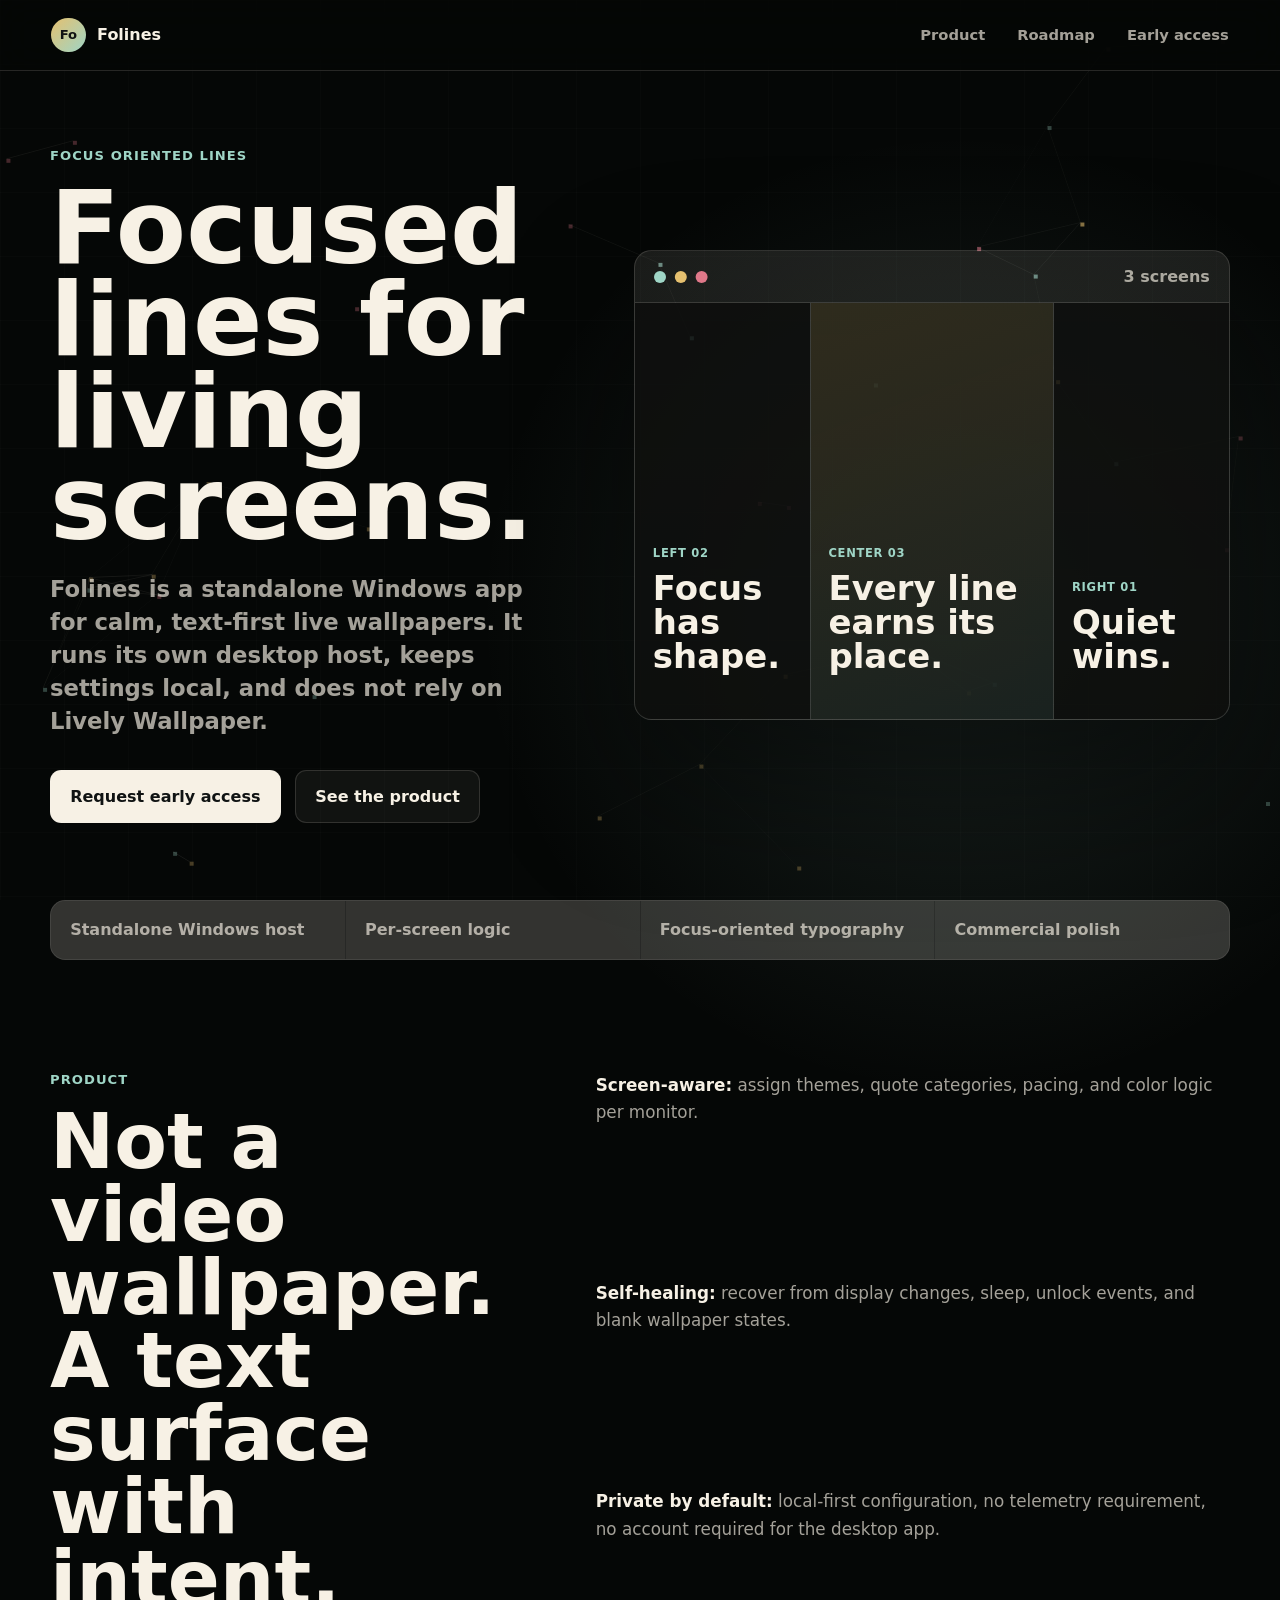
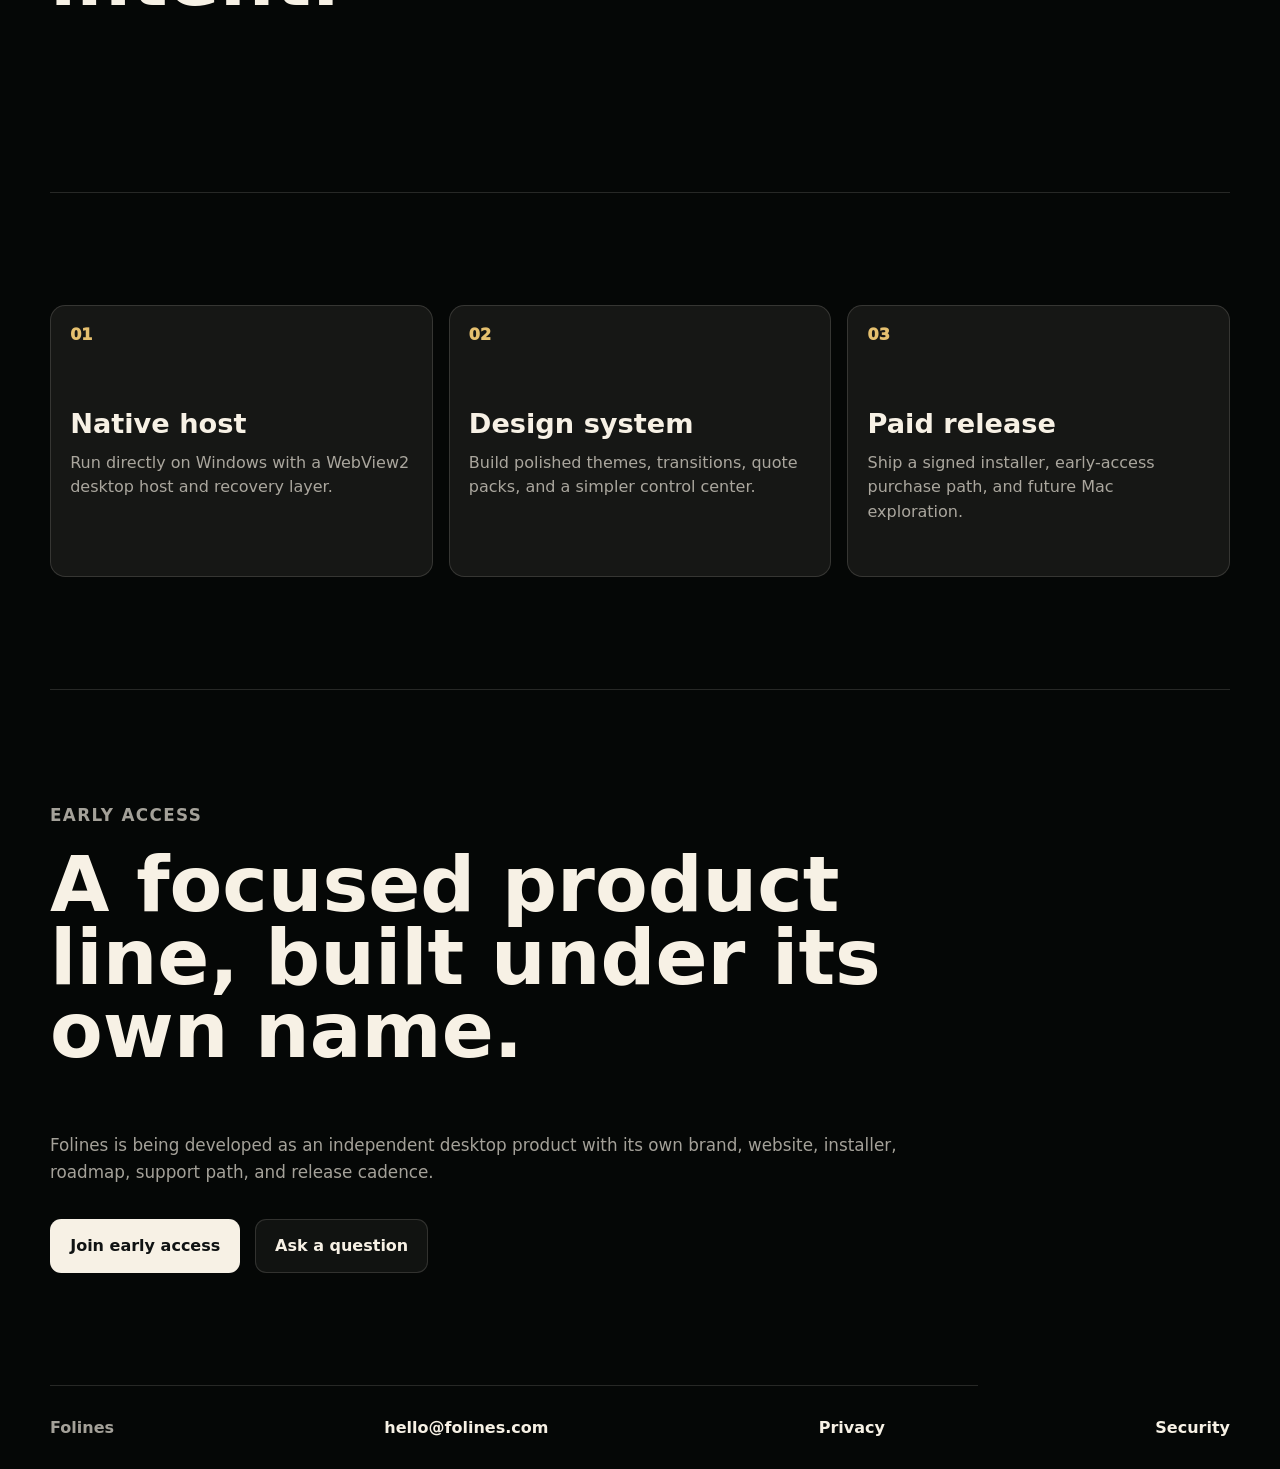
==== index.html @ da48d2f7 "Launch Folines website" ====
<!doctype html>
<html lang="en">
<head>
  <meta charset="utf-8">
  <meta name="viewport" content="width=device-width, initial-scale=1">
  <meta name="description" content="Folines is a standalone Windows app in development for focus-oriented live typography wallpapers.">
  <meta name="keywords" content="Folines, Focus Oriented Lines, live wallpaper, Windows wallpaper, typography wallpaper, desktop focus, multi monitor wallpaper">
  <meta property="og:title" content="Folines - Focus Oriented Lines">
  <meta property="og:description" content="A standalone Windows app for calm, focus-oriented live typography wallpapers.">
  <meta property="og:url" content="https://folines.com/">
  <meta property="og:type" content="website">
  <meta name="twitter:card" content="summary_large_image">
  <title>Folines - Focus Oriented Lines</title>
  <link rel="canonical" href="https://folines.com/">
  <link rel="icon" href="favicon.svg" type="image/svg+xml">
  <link rel="manifest" href="site.webmanifest">
  <link rel="stylesheet" href="styles.css">
  <script type="application/ld+json">
  {
    "@context": "https://schema.org",
    "@type": "SoftwareApplication",
    "name": "Folines",
    "alternateName": "Focus Oriented Lines",
    "applicationCategory": "PersonalizationApplication",
    "operatingSystem": "Windows",
    "description": "Folines is a standalone Windows app in development for calm, focus-oriented live typography wallpapers.",
    "url": "https://folines.com/",
    "publisher": {
      "@type": "Organization",
      "name": "Folines"
    }
  }
  </script>
</head>
<body>
  <canvas id="field" aria-hidden="true"></canvas>
  <header class="topbar">
    <a class="brand" href="#top" aria-label="Folines home">
      <span class="mark">Fo</span>
      <span>Folines</span>
    </a>
    <nav aria-label="Primary navigation">
      <a href="#product">Product</a>
      <a href="#roadmap">Roadmap</a>
      <a href="#access">Early access</a>
    </nav>
  </header>

  <main id="top">
    <section class="hero">
      <div class="hero-copy">
        <p class="eyebrow">Focus Oriented Lines</p>
        <h1>Focused lines for living screens.</h1>
        <p class="lede">Folines is a standalone Windows app for calm, text-first live wallpapers. It runs its own desktop host, keeps settings local, and does not rely on Lively Wallpaper.</p>
        <div class="actions">
          <a class="button primary" href="mailto:hello@folines.com?subject=Folines early access">Request early access</a>
          <a class="button secondary" href="#product">See the product</a>
        </div>
      </div>
      <div class="product-frame" aria-label="Folines desktop preview">
        <div class="frame-top">
          <span></span>
          <strong>3 screens</strong>
        </div>
        <div class="screen-grid">
          <article>
            <p>LEFT 02</p>
            <h2>Focus has shape.</h2>
          </article>
          <article class="active">
            <p>CENTER 03</p>
            <h2>Every line earns its place.</h2>
          </article>
          <article>
            <p>RIGHT 01</p>
            <h2>Quiet wins.</h2>
          </article>
        </div>
      </div>
    </section>

    <section class="strip" aria-label="Folines capabilities">
      <span>Standalone Windows host</span>
      <span>Per-screen logic</span>
      <span>Focus-oriented typography</span>
      <span>Commercial polish</span>
    </section>

    <section id="product" class="section split">
      <div>
        <p class="eyebrow">Product</p>
        <h2>Not a video wallpaper. A text surface with intent.</h2>
      </div>
      <div class="feature-list">
        <p><strong>Screen-aware:</strong> assign themes, quote categories, pacing, and color logic per monitor.</p>
        <p><strong>Self-healing:</strong> recover from display changes, sleep, unlock events, and blank wallpaper states.</p>
        <p><strong>Private by default:</strong> local-first configuration, no telemetry requirement, no account required for the desktop app.</p>
      </div>
    </section>

    <section id="roadmap" class="section cards">
      <article>
        <span>01</span>
        <h3>Native host</h3>
        <p>Run directly on Windows with a WebView2 desktop host and recovery layer.</p>
      </article>
      <article>
        <span>02</span>
        <h3>Design system</h3>
        <p>Build polished themes, transitions, quote packs, and a simpler control center.</p>
      </article>
      <article>
        <span>03</span>
        <h3>Paid release</h3>
        <p>Ship a signed installer, early-access purchase path, and future Mac exploration.</p>
      </article>
    </section>

    <section id="access" class="section pilot">
      <p class="eyebrow">Early access</p>
      <h2>A focused product line, built under its own name.</h2>
      <p>Folines is being developed as an independent desktop product with its own brand, website, installer, roadmap, support path, and release cadence.</p>
      <div class="actions">
        <a class="button primary" href="mailto:hello@folines.com?subject=Folines early access">Join early access</a>
        <a class="button secondary" href="mailto:hello@folines.com?subject=Folines question">Ask a question</a>
      </div>
    </section>
  </main>

  <footer>
    <span>Folines</span>
    <a href="mailto:hello@folines.com">hello@folines.com</a>
    <a href="privacy.html">Privacy</a>
    <a href="security.html">Security</a>
  </footer>

  <script src="site.js"></script>
</body>
</html>
---- styles.css ----
:root {
  color-scheme: dark;
  --bg: #050706;
  --paper: #f7f1e5;
  --muted: rgba(247, 241, 229, 0.66);
  --line: rgba(247, 241, 229, 0.14);
  --panel: rgba(247, 241, 229, 0.07);
  --accent: #9fd5c6;
  --gold: #e5c06f;
  --rose: #df7889;
  --ink: #101313;
  font-family: Inter, ui-sans-serif, system-ui, -apple-system, BlinkMacSystemFont, "Segoe UI", sans-serif;
}

* {
  box-sizing: border-box;
}

html {
  scroll-behavior: smooth;
}

body {
  margin: 0;
  min-height: 100vh;
  background: radial-gradient(circle at 75% 20%, rgba(159, 213, 198, 0.13), transparent 30rem), var(--bg);
  color: var(--paper);
  overflow-x: hidden;
}

#field {
  position: fixed;
  inset: 0;
  width: 100%;
  height: 100%;
  z-index: -1;
  opacity: 0.82;
}

a {
  color: inherit;
  text-decoration: none;
}

.topbar {
  position: sticky;
  top: 0;
  z-index: 5;
  display: flex;
  align-items: center;
  justify-content: space-between;
  gap: 1rem;
  padding: 1.1rem clamp(1rem, 4vw, 3.5rem);
  backdrop-filter: blur(18px);
  background: rgba(5, 7, 6, 0.62);
  border-bottom: 1px solid var(--line);
}

.brand,
nav,
.actions,
footer {
  display: flex;
  align-items: center;
}

.brand {
  gap: 0.72rem;
  font-weight: 850;
}

.mark {
  display: grid;
  place-items: center;
  width: 2.15rem;
  height: 2.15rem;
  border-radius: 999px;
  background: linear-gradient(135deg, var(--gold), var(--accent));
  color: var(--ink);
  font-size: 0.82rem;
  letter-spacing: 0;
}

nav {
  gap: clamp(0.8rem, 3vw, 2rem);
  color: var(--muted);
  font-weight: 700;
  font-size: 0.92rem;
}

main {
  width: min(1180px, calc(100% - 2rem));
  margin: 0 auto;
}

.hero {
  min-height: calc(100vh - 4.4rem);
  display: grid;
  grid-template-columns: minmax(0, 0.92fr) minmax(20rem, 1.08fr);
  align-items: center;
  gap: clamp(2rem, 6vw, 5rem);
  padding: 4rem 0;
}

.eyebrow {
  margin: 0 0 1.2rem;
  color: var(--accent);
  font-size: 0.82rem;
  text-transform: uppercase;
  font-weight: 850;
  letter-spacing: 0.08em;
}

h1,
h2,
h3,
p {
  margin-top: 0;
}

h1 {
  max-width: 11ch;
  margin-bottom: 1.4rem;
  font-size: clamp(3.4rem, 8vw, 7.1rem);
  line-height: 0.9;
  letter-spacing: 0;
}

.lede {
  max-width: 43rem;
  color: var(--muted);
  font-size: clamp(1.12rem, 2vw, 1.42rem);
  line-height: 1.45;
  font-weight: 650;
}

.actions {
  flex-wrap: wrap;
  gap: 0.9rem;
  margin-top: 2rem;
}

.button {
  min-height: 3.35rem;
  display: inline-flex;
  align-items: center;
  justify-content: center;
  border-radius: 0.7rem;
  padding: 0 1.2rem;
  border: 1px solid var(--line);
  font-weight: 850;
}

.button.primary {
  background: var(--paper);
  color: var(--ink);
}

.button.secondary {
  background: rgba(247, 241, 229, 0.05);
}

.product-frame {
  border: 1px solid var(--line);
  background: linear-gradient(180deg, rgba(247, 241, 229, 0.09), rgba(247, 241, 229, 0.035));
  border-radius: 1.1rem;
  min-height: 28rem;
  box-shadow: 0 4rem 9rem rgba(0, 0, 0, 0.42);
  overflow: hidden;
}

.frame-top {
  display: flex;
  align-items: center;
  justify-content: space-between;
  padding: 1rem 1.2rem;
  border-bottom: 1px solid var(--line);
  color: var(--muted);
  font-weight: 850;
}

.frame-top span {
  width: 0.72rem;
  height: 0.72rem;
  border-radius: 999px;
  background: var(--accent);
  box-shadow: 1.3rem 0 0 var(--gold), 2.6rem 0 0 var(--rose);
}

.screen-grid {
  display: grid;
  grid-template-columns: 0.9fr 1.25fr 0.9fr;
  gap: 1px;
  min-height: 26rem;
  background: var(--line);
}

.screen-grid article {
  display: flex;
  min-width: 0;
  flex-direction: column;
  justify-content: end;
  padding: 1.1rem;
  background: rgba(5, 7, 6, 0.82);
  overflow: hidden;
}

.screen-grid .active {
  background: linear-gradient(160deg, rgba(229, 192, 111, 0.17), rgba(159, 213, 198, 0.1)), rgba(5, 7, 6, 0.88);
}

.screen-grid p {
  color: var(--accent);
  font-size: 0.72rem;
  font-weight: 900;
  letter-spacing: 0.06em;
}

.screen-grid h2 {
  font-size: clamp(1.35rem, 2.65vw, 2.8rem);
  line-height: 1;
  letter-spacing: 0;
  overflow-wrap: anywhere;
}

.strip {
  display: grid;
  grid-template-columns: repeat(4, minmax(0, 1fr));
  gap: 1px;
  overflow: hidden;
  border: 1px solid var(--line);
  border-radius: 0.95rem;
  background: var(--line);
}

.strip span {
  padding: 1.2rem;
  background: rgba(247, 241, 229, 0.055);
  color: var(--muted);
  font-weight: 850;
}

.section {
  padding: clamp(4rem, 9vw, 7rem) 0;
  border-bottom: 1px solid var(--line);
}

.split {
  display: grid;
  grid-template-columns: minmax(0, 0.85fr) minmax(20rem, 1.15fr);
  gap: clamp(2rem, 6vw, 5rem);
}

.section h2 {
  font-size: clamp(2.5rem, 6vw, 5.6rem);
  line-height: 0.95;
  letter-spacing: 0;
}

.feature-list {
  display: grid;
  gap: 1rem;
}

.feature-list p,
.pilot p {
  color: var(--muted);
  font-size: 1.05rem;
  line-height: 1.65;
}

.feature-list strong {
  color: var(--paper);
}

.cards {
  display: grid;
  grid-template-columns: repeat(3, minmax(0, 1fr));
  gap: 1rem;
}

.cards article {
  min-height: 17rem;
  padding: 1.2rem;
  border: 1px solid var(--line);
  border-radius: 0.95rem;
  background: var(--panel);
}

.cards span {
  color: var(--gold);
  font-weight: 950;
}

.cards h3 {
  margin: 4rem 0 0.7rem;
  font-size: 1.7rem;
}

.cards p {
  color: var(--muted);
  line-height: 1.55;
}

.pilot {
  max-width: 58rem;
}

footer {
  width: min(1180px, calc(100% - 2rem));
  margin: 0 auto;
  display: flex;
  justify-content: space-between;
  align-items: center;
  gap: 1rem;
  padding: 2rem 0;
  color: var(--muted);
  font-weight: 760;
}

footer a,
.simple-shell a:not(.button) {
  color: var(--paper);
}

.simple-page {
  min-height: 100vh;
  display: grid;
  place-items: center;
  padding: 2rem;
}

.simple-shell {
  width: min(760px, 100%);
  padding: clamp(1.25rem, 4vw, 3rem);
  border: 1px solid var(--line);
  border-radius: 1.25rem;
  background: linear-gradient(145deg, rgba(247, 240, 223, 0.08), rgba(155, 214, 200, 0.035));
  box-shadow: 0 2rem 8rem rgba(0, 0, 0, 0.35);
}

.simple-shell h1 {
  max-width: 11ch;
  margin: 0.2rem 0 1rem;
  font-size: clamp(3rem, 9vw, 6.5rem);
}

.simple-shell p {
  color: var(--muted);
  font-size: 1.05rem;
  line-height: 1.7;
}

@media (max-width: 860px) {
  nav {
    display: none;
  }

  .hero,
  .split,
  .cards,
  .strip {
    grid-template-columns: 1fr;
  }

  .product-frame {
    min-height: auto;
  }

  .screen-grid {
    grid-template-columns: 1fr;
  }

  h1 {
    max-width: 8ch;
  }

  footer {
    align-items: flex-start;
    flex-direction: column;
  }
}
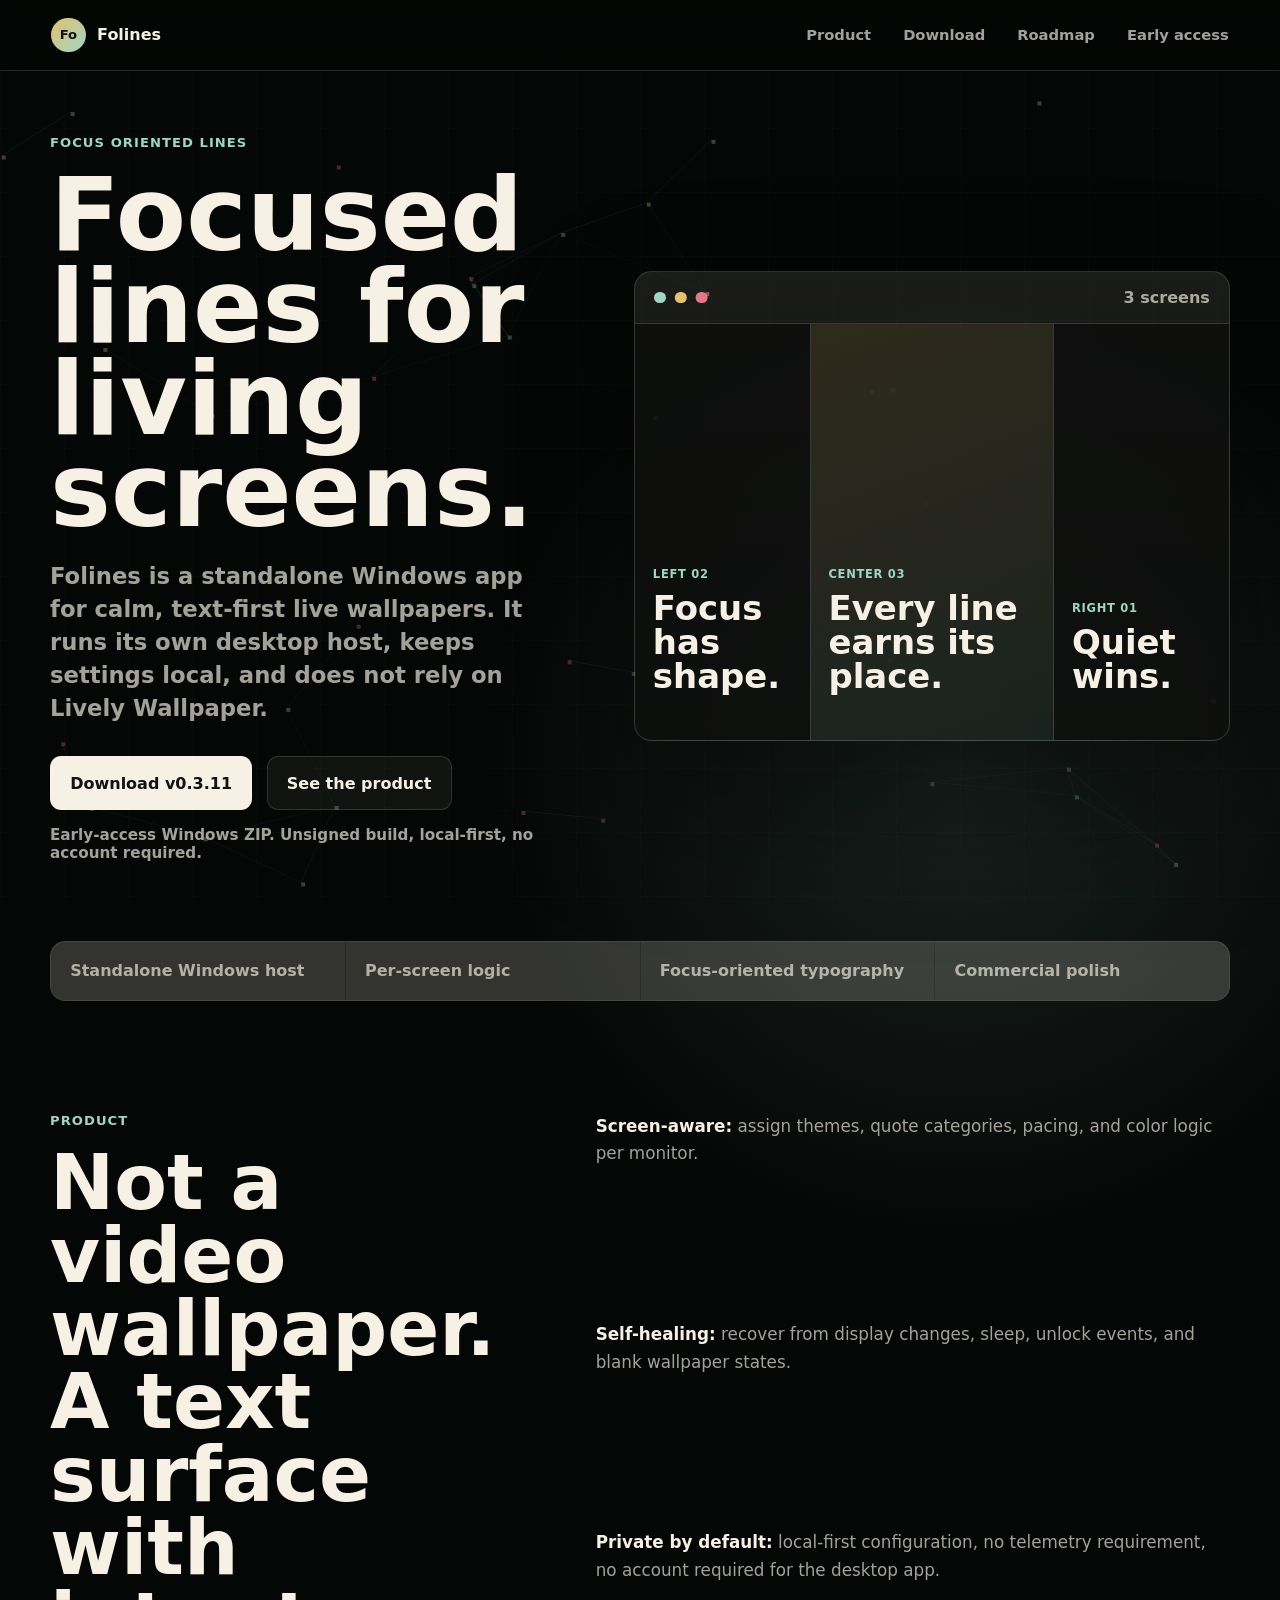
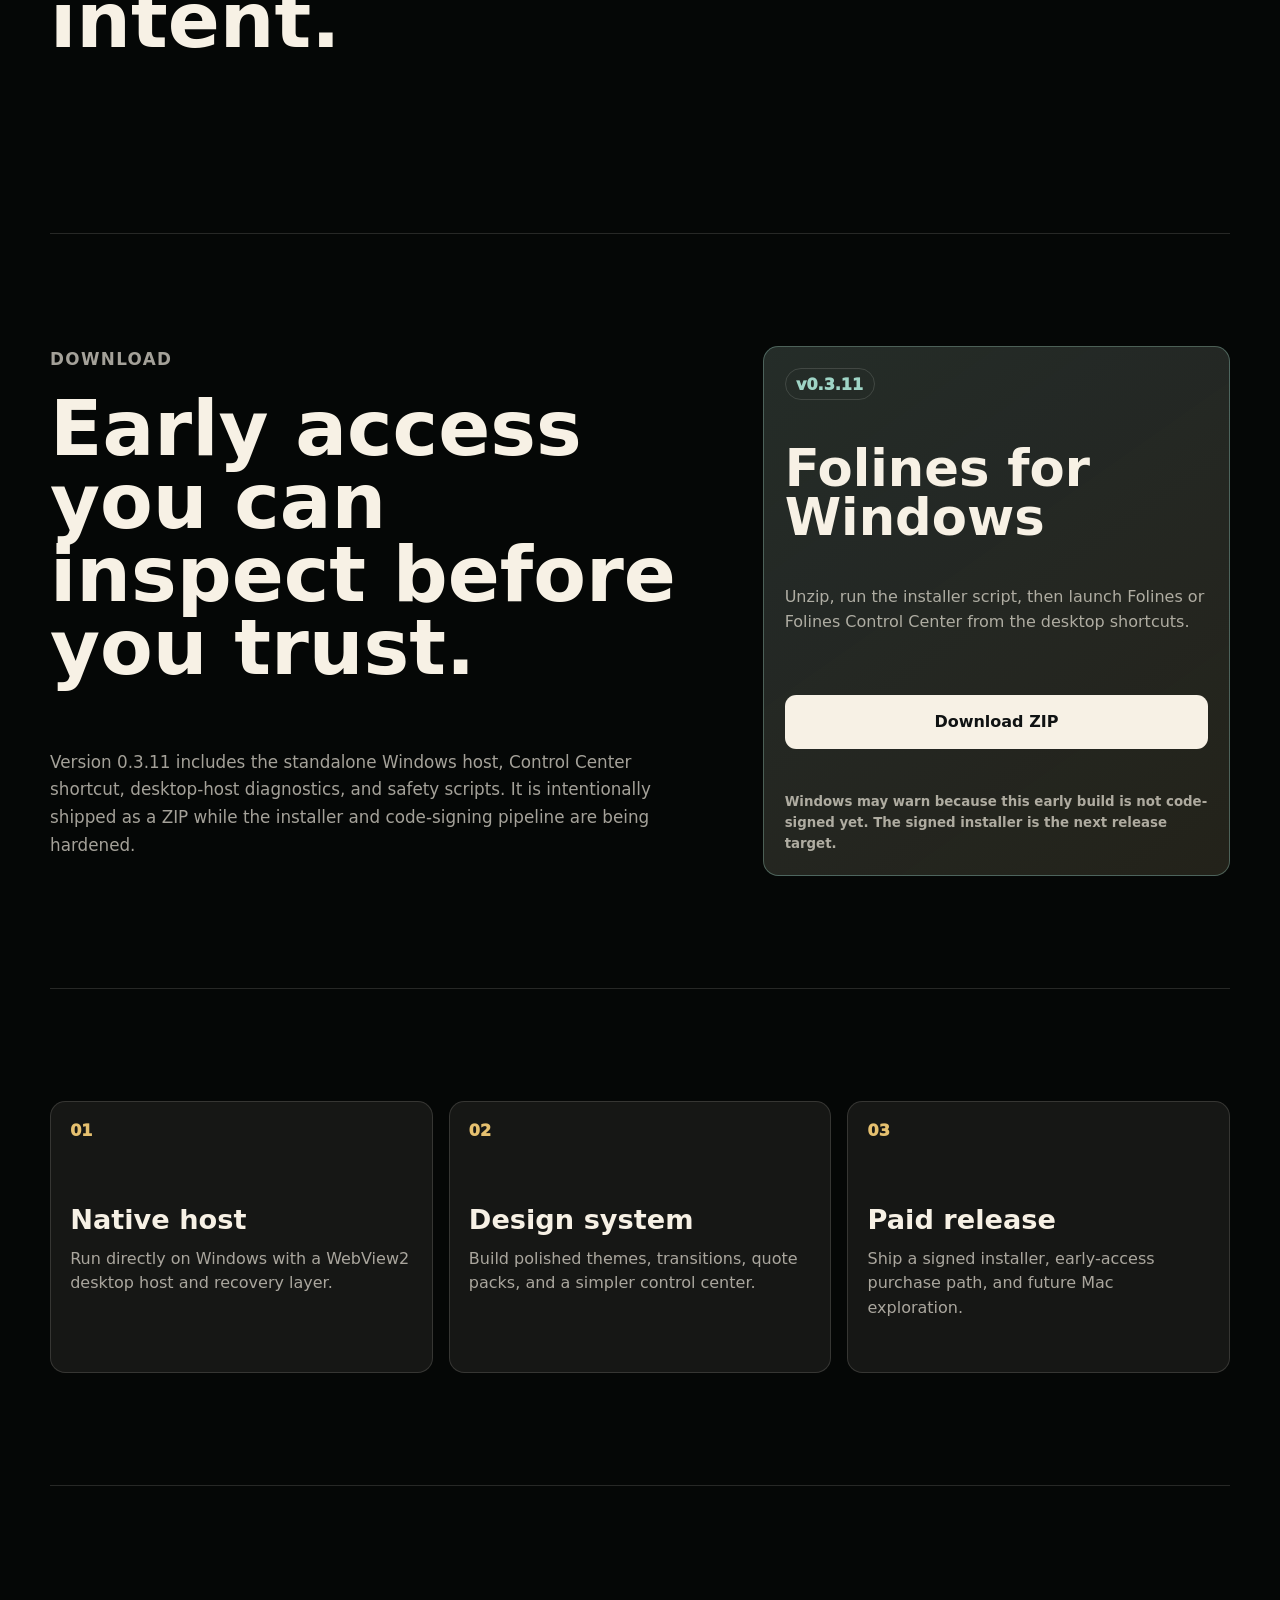
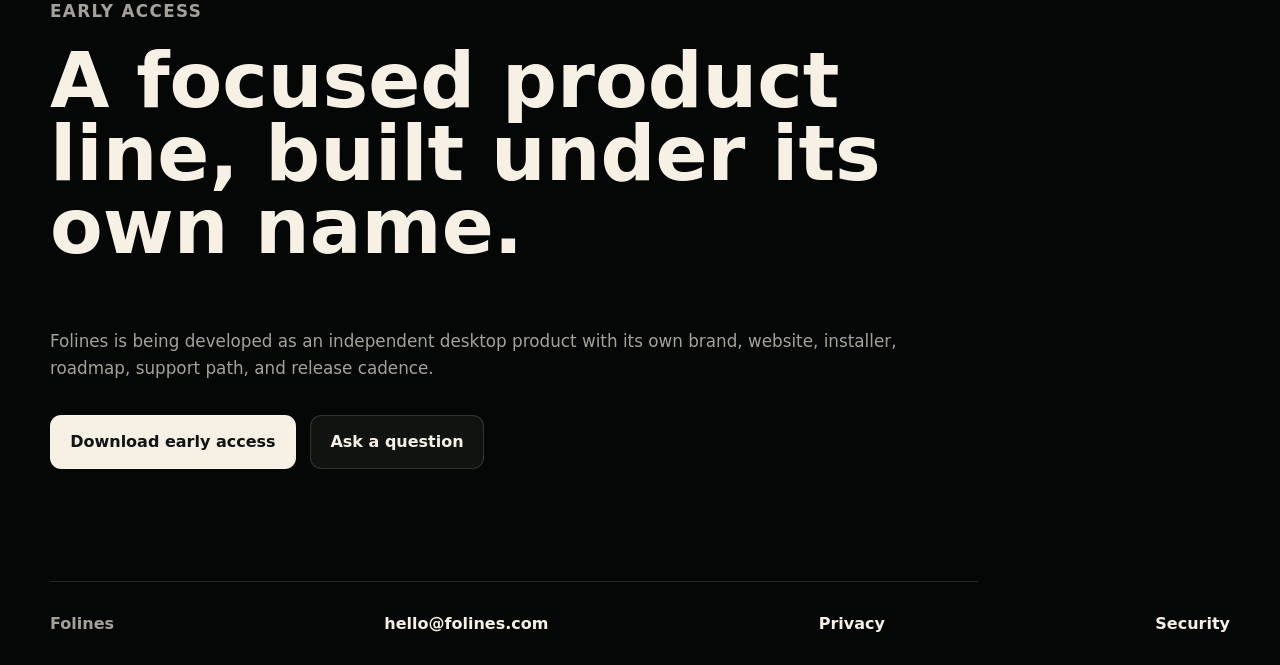
==== commit f06e4331: "Add Folines early access download" ====
--- a/index.html
+++ b/index.html
@@ -23,8 +23,10 @@
     "alternateName": "Focus Oriented Lines",
     "applicationCategory": "PersonalizationApplication",
     "operatingSystem": "Windows",
+    "softwareVersion": "0.3.11",
     "description": "Folines is a standalone Windows app in development for calm, focus-oriented live typography wallpapers.",
     "url": "https://folines.com/",
+    "downloadUrl": "https://folines.com/downloads/Folines-0.3.11-win-x64-early-access.zip",
     "publisher": {
       "@type": "Organization",
       "name": "Folines"
@@ -41,6 +43,7 @@
     </a>
     <nav aria-label="Primary navigation">
       <a href="#product">Product</a>
+      <a href="#download">Download</a>
       <a href="#roadmap">Roadmap</a>
       <a href="#access">Early access</a>
     </nav>
@@ -53,9 +56,10 @@
         <h1>Focused lines for living screens.</h1>
         <p class="lede">Folines is a standalone Windows app for calm, text-first live wallpapers. It runs its own desktop host, keeps settings local, and does not rely on Lively Wallpaper.</p>
         <div class="actions">
-          <a class="button primary" href="mailto:hello@folines.com?subject=Folines early access">Request early access</a>
+          <a class="button primary" href="downloads/Folines-0.3.11-win-x64-early-access.zip">Download v0.3.11</a>
           <a class="button secondary" href="#product">See the product</a>
         </div>
+        <p class="release-note">Early-access Windows ZIP. Unsigned build, local-first, no account required.</p>
       </div>
       <div class="product-frame" aria-label="Folines desktop preview">
         <div class="frame-top">
@@ -98,6 +102,21 @@
       </div>
     </section>
 
+    <section id="download" class="section download-panel">
+      <div>
+        <p class="eyebrow">Download</p>
+        <h2>Early access you can inspect before you trust.</h2>
+        <p>Version 0.3.11 includes the standalone Windows host, Control Center shortcut, desktop-host diagnostics, and safety scripts. It is intentionally shipped as a ZIP while the installer and code-signing pipeline are being hardened.</p>
+      </div>
+      <div class="download-card">
+        <span class="version">v0.3.11</span>
+        <h3>Folines for Windows</h3>
+        <p>Unzip, run the installer script, then launch Folines or Folines Control Center from the desktop shortcuts.</p>
+        <a class="button primary" href="downloads/Folines-0.3.11-win-x64-early-access.zip">Download ZIP</a>
+        <small>Windows may warn because this early build is not code-signed yet. The signed installer is the next release target.</small>
+      </div>
+    </section>
+
     <section id="roadmap" class="section cards">
       <article>
         <span>01</span>
@@ -121,7 +140,7 @@
       <h2>A focused product line, built under its own name.</h2>
       <p>Folines is being developed as an independent desktop product with its own brand, website, installer, roadmap, support path, and release cadence.</p>
       <div class="actions">
-        <a class="button primary" href="mailto:hello@folines.com?subject=Folines early access">Join early access</a>
+        <a class="button primary" href="downloads/Folines-0.3.11-win-x64-early-access.zip">Download early access</a>
         <a class="button secondary" href="mailto:hello@folines.com?subject=Folines question">Ask a question</a>
       </div>
     </section>
--- a/styles.css
+++ b/styles.css
@@ -140,6 +140,13 @@
   margin-top: 2rem;
 }
 
+.release-note {
+  margin-top: 1rem;
+  color: var(--muted);
+  font-size: 0.95rem;
+  font-weight: 760;
+}
+
 .button {
   min-height: 3.35rem;
   display: inline-flex;
@@ -273,6 +280,60 @@
   color: var(--paper);
 }
 
+.download-panel {
+  display: grid;
+  grid-template-columns: minmax(0, 1fr) minmax(18rem, 0.72fr);
+  gap: clamp(1.25rem, 5vw, 4rem);
+  align-items: stretch;
+}
+
+.download-panel > div:first-child p {
+  max-width: 45rem;
+  color: var(--muted);
+  font-size: 1.05rem;
+  line-height: 1.65;
+}
+
+.download-card {
+  display: flex;
+  flex-direction: column;
+  justify-content: space-between;
+  gap: 1rem;
+  min-height: 24rem;
+  padding: 1.3rem;
+  border: 1px solid rgba(159, 213, 198, 0.34);
+  border-radius: 0.95rem;
+  background:
+    linear-gradient(145deg, rgba(159, 213, 198, 0.13), rgba(229, 192, 111, 0.08)),
+    rgba(247, 241, 229, 0.055);
+}
+
+.download-card .version {
+  width: fit-content;
+  border: 1px solid var(--line);
+  border-radius: 999px;
+  padding: 0.35rem 0.65rem;
+  color: var(--accent);
+  font-weight: 950;
+}
+
+.download-card h3 {
+  margin: 0;
+  font-size: clamp(2rem, 4vw, 3.4rem);
+  line-height: 0.95;
+}
+
+.download-card p,
+.download-card small {
+  color: var(--muted);
+  line-height: 1.55;
+}
+
+.download-card small {
+  display: block;
+  font-weight: 700;
+}
+
 .cards {
   display: grid;
   grid-template-columns: repeat(3, minmax(0, 1fr));
@@ -358,6 +419,7 @@
 
   .hero,
   .split,
+  .download-panel,
   .cards,
   .strip {
     grid-template-columns: 1fr;
